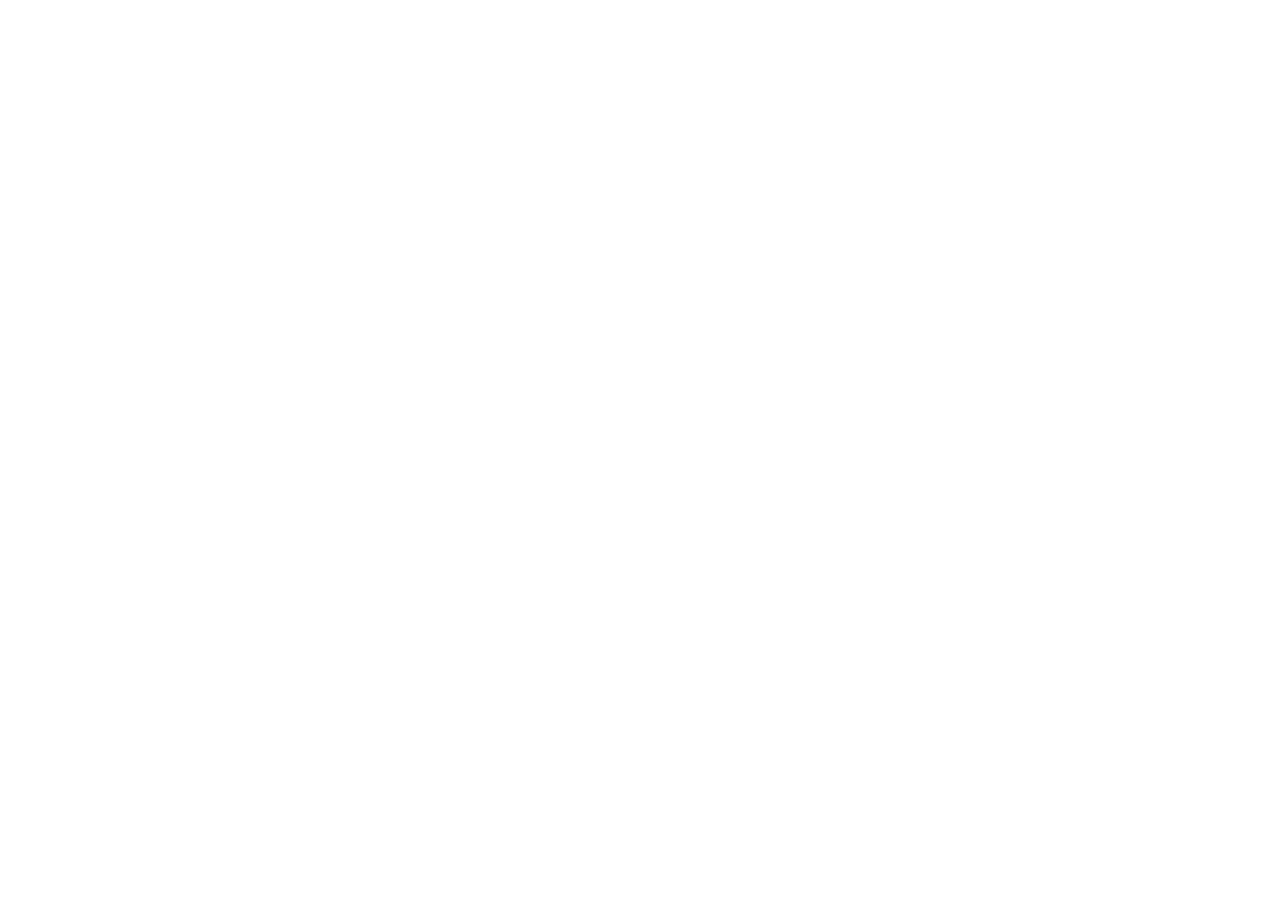
==== project/index.html @ 9b223ef7 "project started" ====
<html lang="en">
  <head>
    <meta charset="UTF-8" />
    <meta http-equiv="X-UA-Compatible" content="IE=edge" />
    <meta name="viewport" content="width=device-width, initial-scale=1.0" />
    <title>Cafe Loyalty</title>
  </head>
  <body></body>
</html>
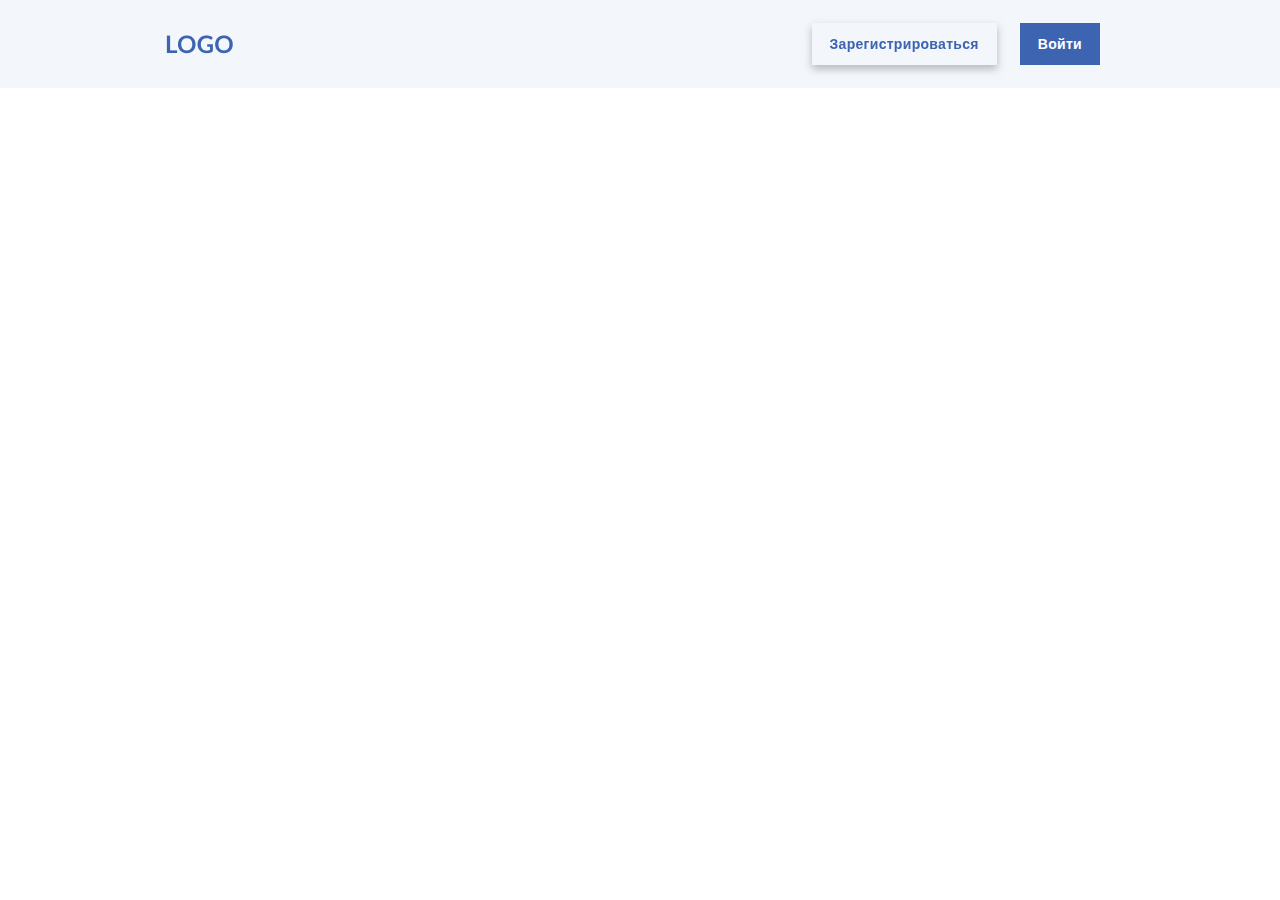
==== commit f01a7e38: "nav ready" ====
--- a/project/index.html
+++ b/project/index.html
@@ -3,7 +3,28 @@
     <meta charset="UTF-8" />
     <meta http-equiv="X-UA-Compatible" content="IE=edge" />
     <meta name="viewport" content="width=device-width, initial-scale=1.0" />
+    <link rel="preconnect" href="https://fonts.googleapis.com" />
+    <link rel="preconnect" href="https://fonts.gstatic.com" crossorigin />
+    <link
+      href="https://fonts.googleapis.com/css2?family=Rubik:wght@400;500;600;700&display=swap"
+      rel="stylesheet"
+    />
+    <link rel="stylesheet" href="style.css" />
     <title>Cafe Loyalty</title>
   </head>
-  <body></body>
+  <body>
+    <div class="wrapper">
+      <header class="header">
+        <nav class="nav">
+          <div class="nav__logo">
+            <img src="images/logo.png" alt="logo" class="nav__logo-img" />
+          </div>
+          <div class="nav__buttons">
+            <button class="btn__nav btn__nav--reg">Зарегистрироваться</button>
+            <button class="btn__nav btn__nav--login">Войти</button>
+          </div>
+        </nav>
+      </header>
+    </div>
+  </body>
 </html>
--- a/project/style.css
+++ b/project/style.css
@@ -0,0 +1,54 @@
+html {
+  font-size: 62.5%; /*1rem = 10px*/
+  font-family: "Rubik", sans-serif;
+}
+
+body {
+  margin: 0;
+  padding: 0;
+  margin-top: 0;
+  box-sizing: border-box;
+}
+
+.wrapper {
+  max-width: 144rem;
+  margin: 0 auto;
+}
+
+nav {
+  display: flex;
+  justify-content: space-between;
+  background-color: #f3f6fa;
+}
+
+.nav__logo {
+  margin-left: 16.5rem;
+  margin-top: 2.8rem;
+}
+
+.nav__buttons {
+  margin-right: 18rem;
+  margin-top: 2.3rem;
+  margin-bottom: 2.3rem;
+}
+
+/* BUTTONS */
+
+.btn__nav {
+  background-color: #3c64b1;
+  padding: 1.2rem 1.8rem;
+  color: #fff;
+  border: none;
+  font-size: 1.4rem;
+  line-height: 1.8rem;
+  font-weight: 600;
+  font-style: normal;
+  letter-spacing: 0.03rem;
+}
+
+.btn__nav--reg {
+  background-color: #f3f6fa;
+  color: #3c64b1;
+  margin-right: 2.1rem;
+  filter: drop-shadow(0px 4px 4px rgba(0, 0, 0, 0.25));
+}
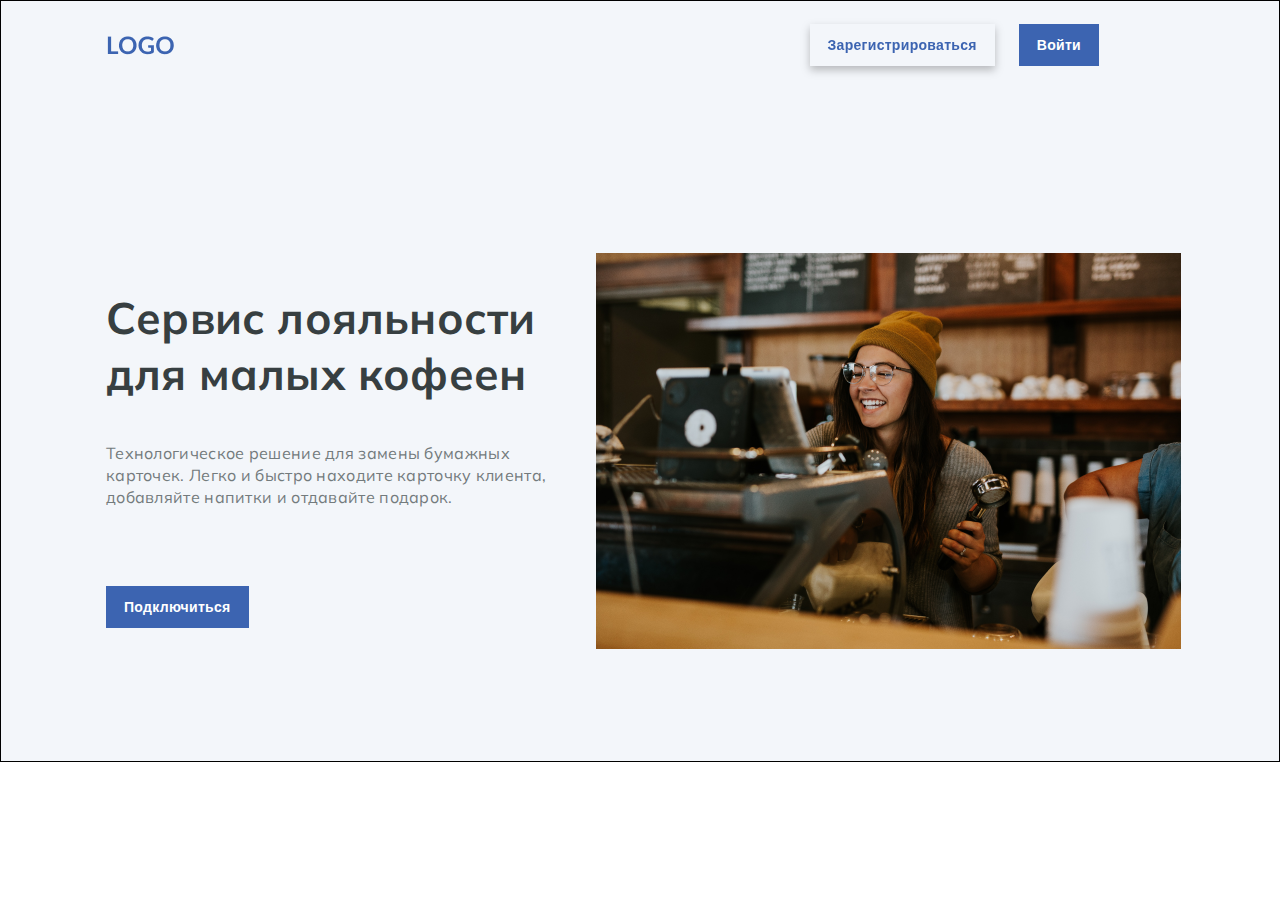
==== commit 68f5188d: "section first finished" ====
--- a/project/index.html
+++ b/project/index.html
@@ -6,7 +6,7 @@
     <link rel="preconnect" href="https://fonts.googleapis.com" />
     <link rel="preconnect" href="https://fonts.gstatic.com" crossorigin />
     <link
-      href="https://fonts.googleapis.com/css2?family=Rubik:wght@400;500;600;700&display=swap"
+      href="https://fonts.googleapis.com/css2?family=Inter:wght@400;500;700&family=Lato:wght@400;700&family=Mulish:wght@400;500;700&family=Trispace&display=swap"
       rel="stylesheet"
     />
     <link rel="stylesheet" href="style.css" />
@@ -20,11 +20,31 @@
             <img src="images/logo.png" alt="logo" class="nav__logo-img" />
           </div>
           <div class="nav__buttons">
-            <button class="btn__nav btn__nav--reg">Зарегистрироваться</button>
-            <button class="btn__nav btn__nav--login">Войти</button>
+            <button class="btn btn--reg">Зарегистрироваться</button>
+            <button class="btn btn--login">Войти</button>
           </div>
         </nav>
       </header>
+
+      <main class="main">
+        <section class="section-first">
+          <div class="section-first__box-left">
+            <h2 class="section-first__heading">
+              Сервис лояльности для малых кофеен
+            </h2>
+            <p class="section-first__text">
+              Технологическое решение для замены бумажных карточек. Легко и
+              быстро находите карточку клиента, добавляйте напитки и отдавайте
+              подарок.
+            </p>
+            <button class="btn btn--login">Подключиться</button>
+          </div>
+          <div class="section-first__box-right">
+            <img src="images/section-1.png" alt="" class="section-first__img" />
+          </div>
+        </section>
+      </main>
     </div>
+    <!-- wrapper -->
   </body>
 </html>
--- a/project/style.css
+++ b/project/style.css
@@ -1,6 +1,6 @@
 html {
   font-size: 62.5%; /*1rem = 10px*/
-  font-family: "Rubik", sans-serif;
+  font-family: "Mulish", sans-serif;
 }
 
 body {
@@ -13,6 +13,7 @@
 .wrapper {
   max-width: 144rem;
   margin: 0 auto;
+  border: 1px solid black;
 }
 
 nav {
@@ -32,9 +33,49 @@
   margin-bottom: 2.3rem;
 }
 
-/* BUTTONS */
+/* SECTIONS ============================= */
 
-.btn__nav {
+.section-first {
+  display: flex;
+  background-color: #f3f6fa;
+  padding-top: 16.4rem;
+}
+
+.section-first__box-left {
+  min-width: 44.5rem;
+  margin-left: 16.5rem;
+}
+
+.section-first__heading {
+  font-weight: 700;
+  font-size: 4.4rem;
+  line-height: 5.6rem;
+  letter-spacing: 0.2px;
+  color: #373f41;
+}
+
+.section-first__text {
+  margin-top: 4rem;
+  font-weight: 400;
+  font-size: 16px;
+  line-height: 22px;
+  letter-spacing: 0.3px;
+  color: #737b7d;
+  margin-bottom: 7.8rem;
+}
+
+.section-first__box-right {
+  margin-right: 15rem;
+  margin-left: 9.5rem;
+}
+
+.section-first__img {
+  margin-bottom: 11.2rem;
+}
+
+/* BUTTONS ================================*/
+
+.btn {
   background-color: #3c64b1;
   padding: 1.2rem 1.8rem;
   color: #fff;
@@ -46,9 +87,25 @@
   letter-spacing: 0.03rem;
 }
 
-.btn__nav--reg {
+.btn--reg {
   background-color: #f3f6fa;
   color: #3c64b1;
   margin-right: 2.1rem;
   filter: drop-shadow(0px 4px 4px rgba(0, 0, 0, 0.25));
 }
+
+/* MEDIA ============================================================ */
+
+@media (max-width: 1300px) {
+  .nav__logo {
+    margin-left: 10.5rem;
+  }
+
+  .section-first__box-left {
+    margin-left: 10.5rem;
+  }
+
+  .section-first__box-right {
+    margin-left: 4.5rem;
+  }
+}
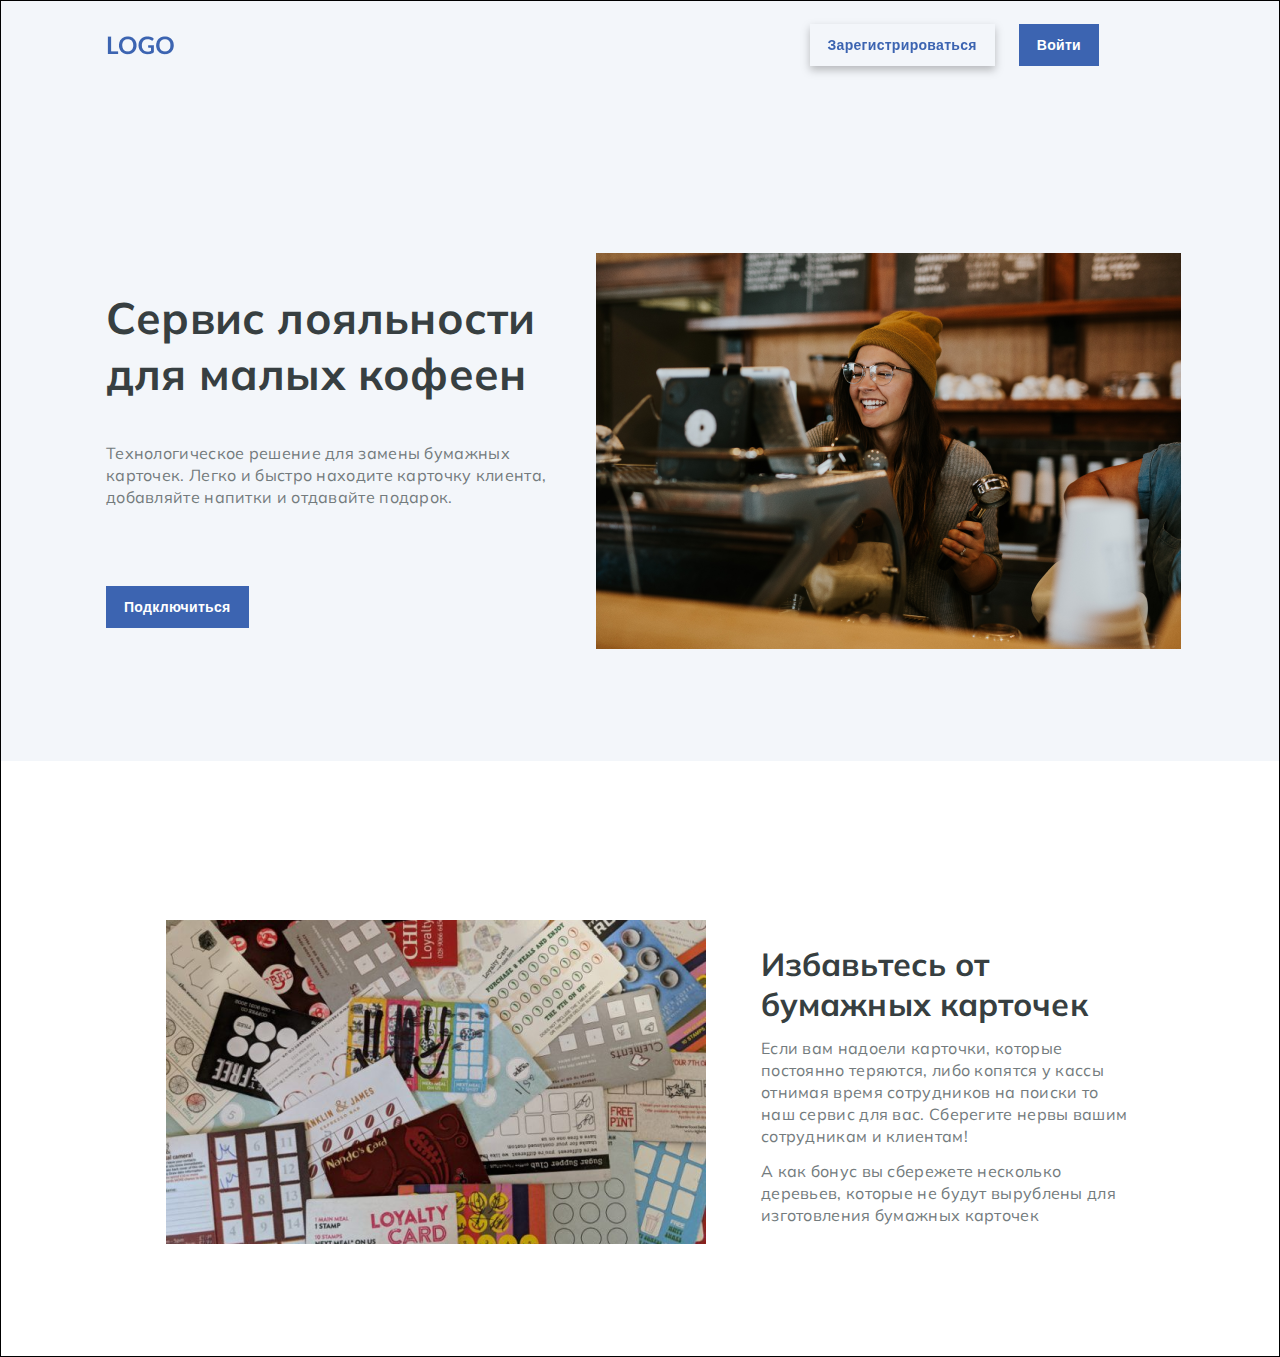
==== commit f773de4c: "section second finished" ====
--- a/project/index.html
+++ b/project/index.html
@@ -43,6 +43,26 @@
             <img src="images/section-1.png" alt="" class="section-first__img" />
           </div>
         </section>
+
+        <section class="section-second">
+          <div class="section-second__box-left">
+            <img src="images/section-2.png" alt="" class="section-first__img" />
+          </div>
+          <div class="section-second__box-right">
+            <h3 class="section-second__heading">
+              Избавьтесь от бумажных карточек
+            </h3>
+            <p class="section-first__text">
+              Если вам надоели карточки, которые постоянно теряются, либо
+              копятся у кассы отнимая время сотрудников на поиски то наш сервис
+              для вас. Сберегите нервы вашим сотрудникам и клиентам!
+            </p>
+            <p class="section-first__text">
+              А как бонус вы сбережете несколько деревьев, которые не будут
+              вырублены для изготовления бумажных карточек
+            </p>
+          </div>
+        </section>
       </main>
     </div>
     <!-- wrapper -->
--- a/project/style.css
+++ b/project/style.css
@@ -73,6 +73,35 @@
   margin-bottom: 11.2rem;
 }
 
+.section-second {
+  display: flex;
+}
+
+.section-second__box-left {
+  margin-left: 16.5rem;
+  margin-top: 15.9rem;
+}
+
+.section-second__box-right {
+  margin-right: 15rem;
+  margin-left: 5.5rem;
+  margin-top: 18.3rem;
+}
+
+.section-second__heading {
+  margin: 0;
+  font-weight: 700;
+  font-size: 3.2rem;
+  line-height: 4rem;
+  letter-spacing: 0.1px;
+  color: #373f41;
+}
+
+.section-second__box-right p {
+  margin-top: 1.3rem;
+  margin-bottom: 0;
+}
+
 /* BUTTONS ================================*/
 
 .btn {
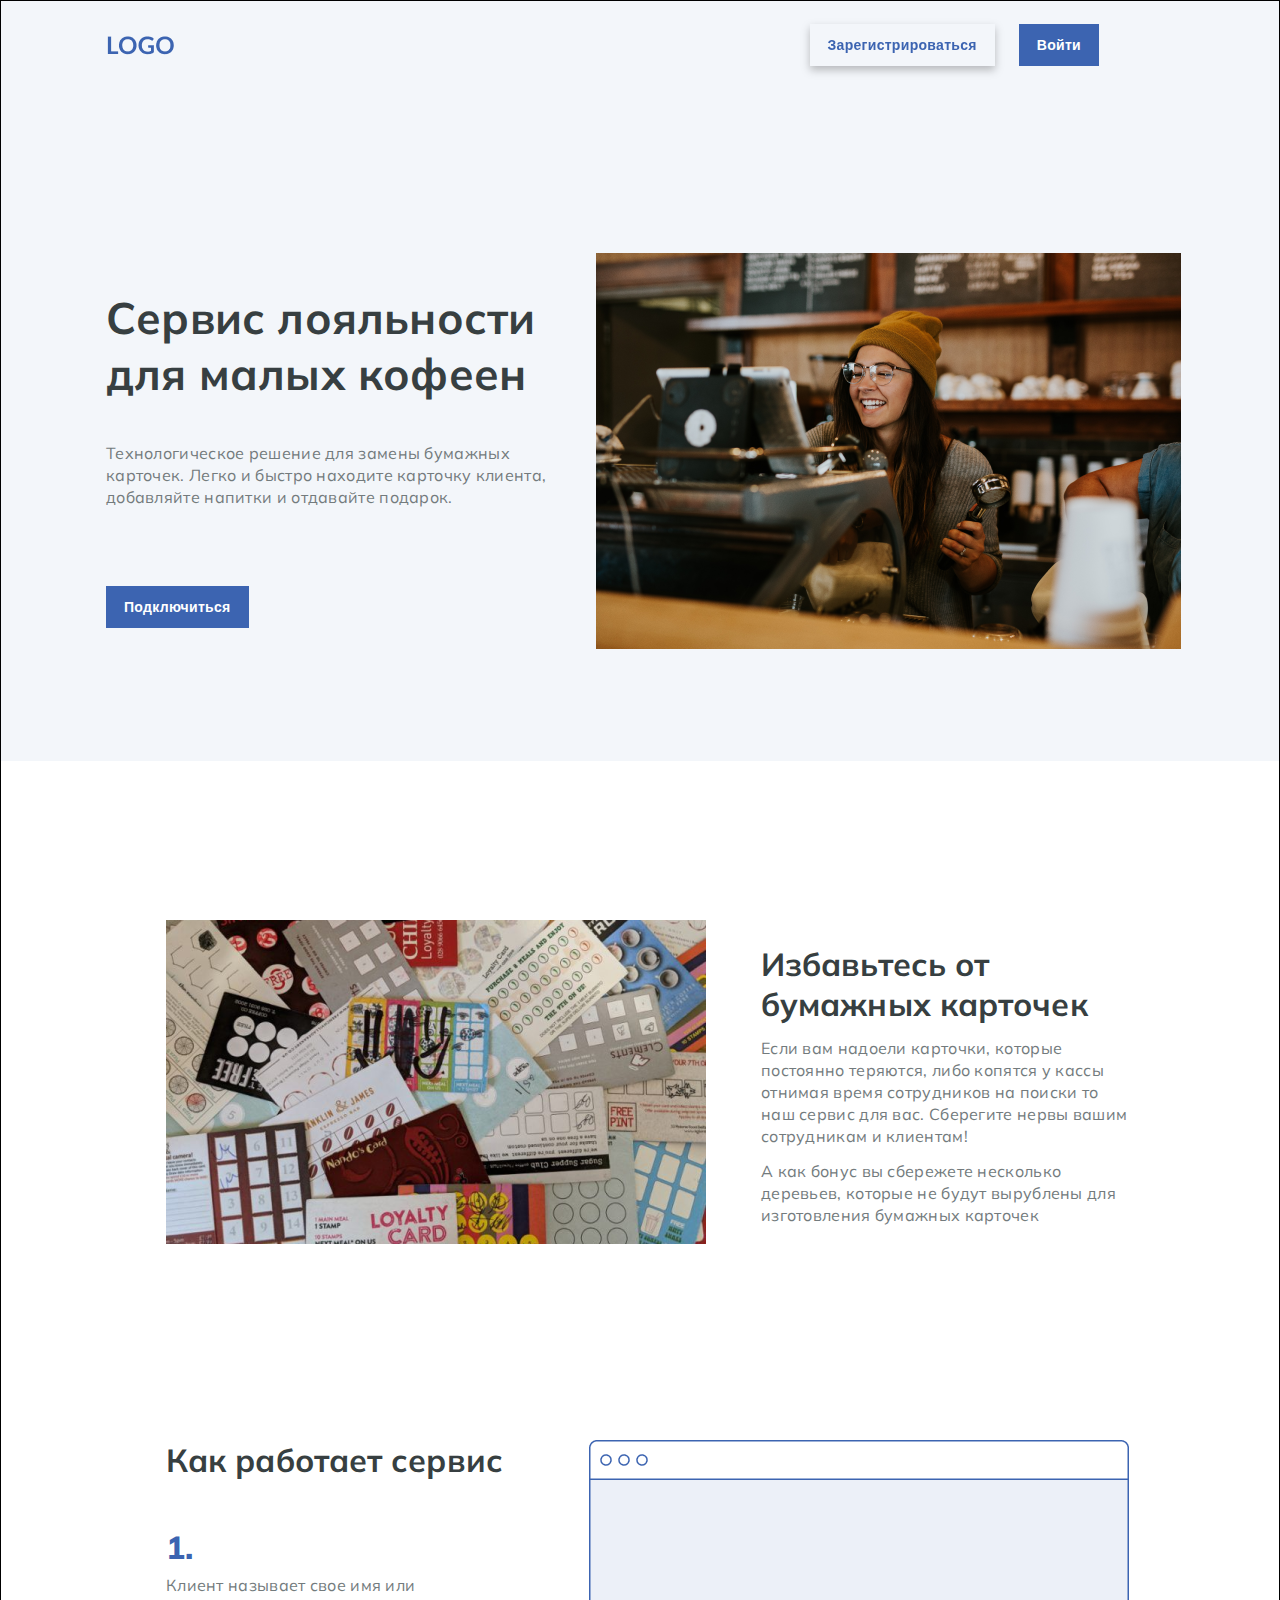
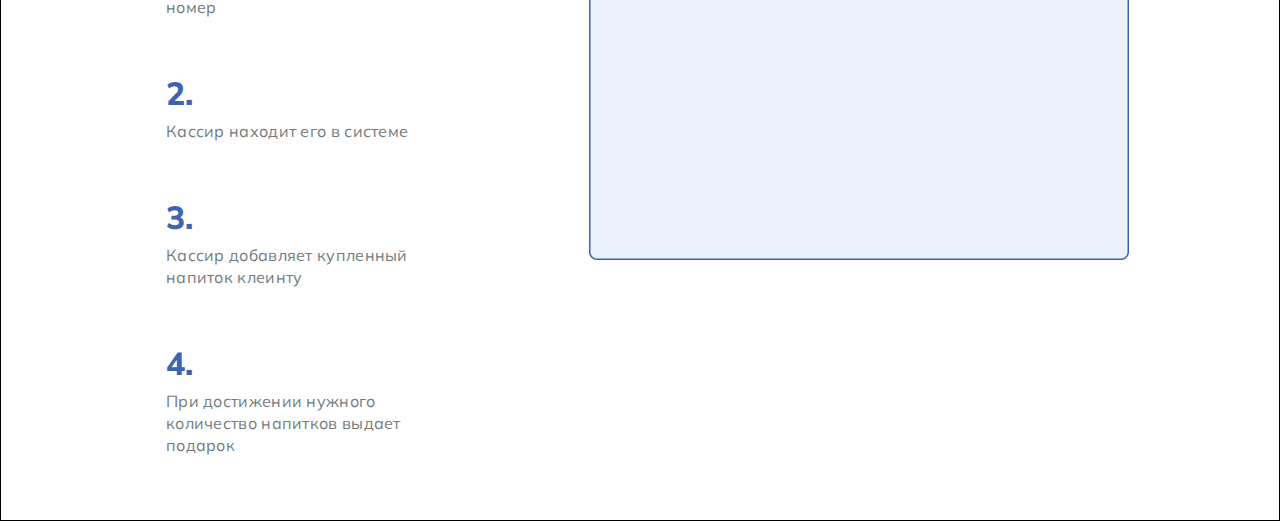
==== commit f64d5953: "section third finished" ====
--- a/project/index.html
+++ b/project/index.html
@@ -63,6 +63,47 @@
             </p>
           </div>
         </section>
+
+        <section class="section-third">
+          <div class="section-third__box-left">
+            <h3 class="section-second__heading">Как работает сервис</h3>
+            <div class="section-third__advantages">
+              <div class="section-third__mini-block">
+                <div class="section-third__num">1.</div>
+                <p class="section-third__text">
+                  Клиент называет свое имя или номер
+                </p>
+              </div>
+
+              <div class="section-third__mini-block">
+                <div class="section-third__num">2.</div>
+                <p class="section-third__text">Кассир находит его в системе</p>
+              </div>
+
+              <div class="section-third__mini-block">
+                <div class="section-third__num">3.</div>
+                <p class="section-third__text">
+                  Кассир добавляет купленный напиток клеинту
+                </p>
+              </div>
+
+              <div class="section-third__mini-block">
+                <div class="section-third__num">4.</div>
+                <p class="section-third__text">
+                  При достижении нужного количество напитков выдает подарок
+                </p>
+              </div>
+            </div>
+          </div>
+          <!-- third box-left -->
+          <div class="section-third__box-right">
+            <img
+              src="images/desktop.png"
+              alt="desktop"
+              class="section-third__img"
+            />
+          </div>
+        </section>
       </main>
     </div>
     <!-- wrapper -->
--- a/project/style.css
+++ b/project/style.css
@@ -102,6 +102,54 @@
   margin-bottom: 0;
 }
 
+.section-third {
+  margin-left: 16.5rem;
+  display: flex;
+}
+
+.section-third__box-left {
+  margin-top: 8.4rem;
+  margin-right: 3rem;
+  width: 54rem;
+}
+
+.section-third__advantages {
+  display: flex;
+  flex-wrap: wrap;
+  margin-top: 5.6rem;
+}
+
+.section-third__num {
+  font-weight: 800;
+  font-size: 3.2rem;
+  line-height: 2.2rem;
+  letter-spacing: 0.3px;
+  color: #3c64b1;
+  margin-bottom: 1.6rem;
+}
+
+.section-third__mini-block {
+  width: 25.5rem;
+  margin-bottom: 4.8rem;
+}
+
+.section-third__mini-block:nth-child(odd) {
+  margin-right: 3rem;
+}
+
+.section-third__text {
+  font-weight: 400;
+  font-size: 1.6rem;
+  line-height: 2.2rem;
+  letter-spacing: 0.3px;
+  color: #737b7d;
+}
+
+.section-third__box-right {
+  margin-top: 8.4rem;
+  margin-right: 15rem;
+}
+
 /* BUTTONS ================================*/
 
 .btn {
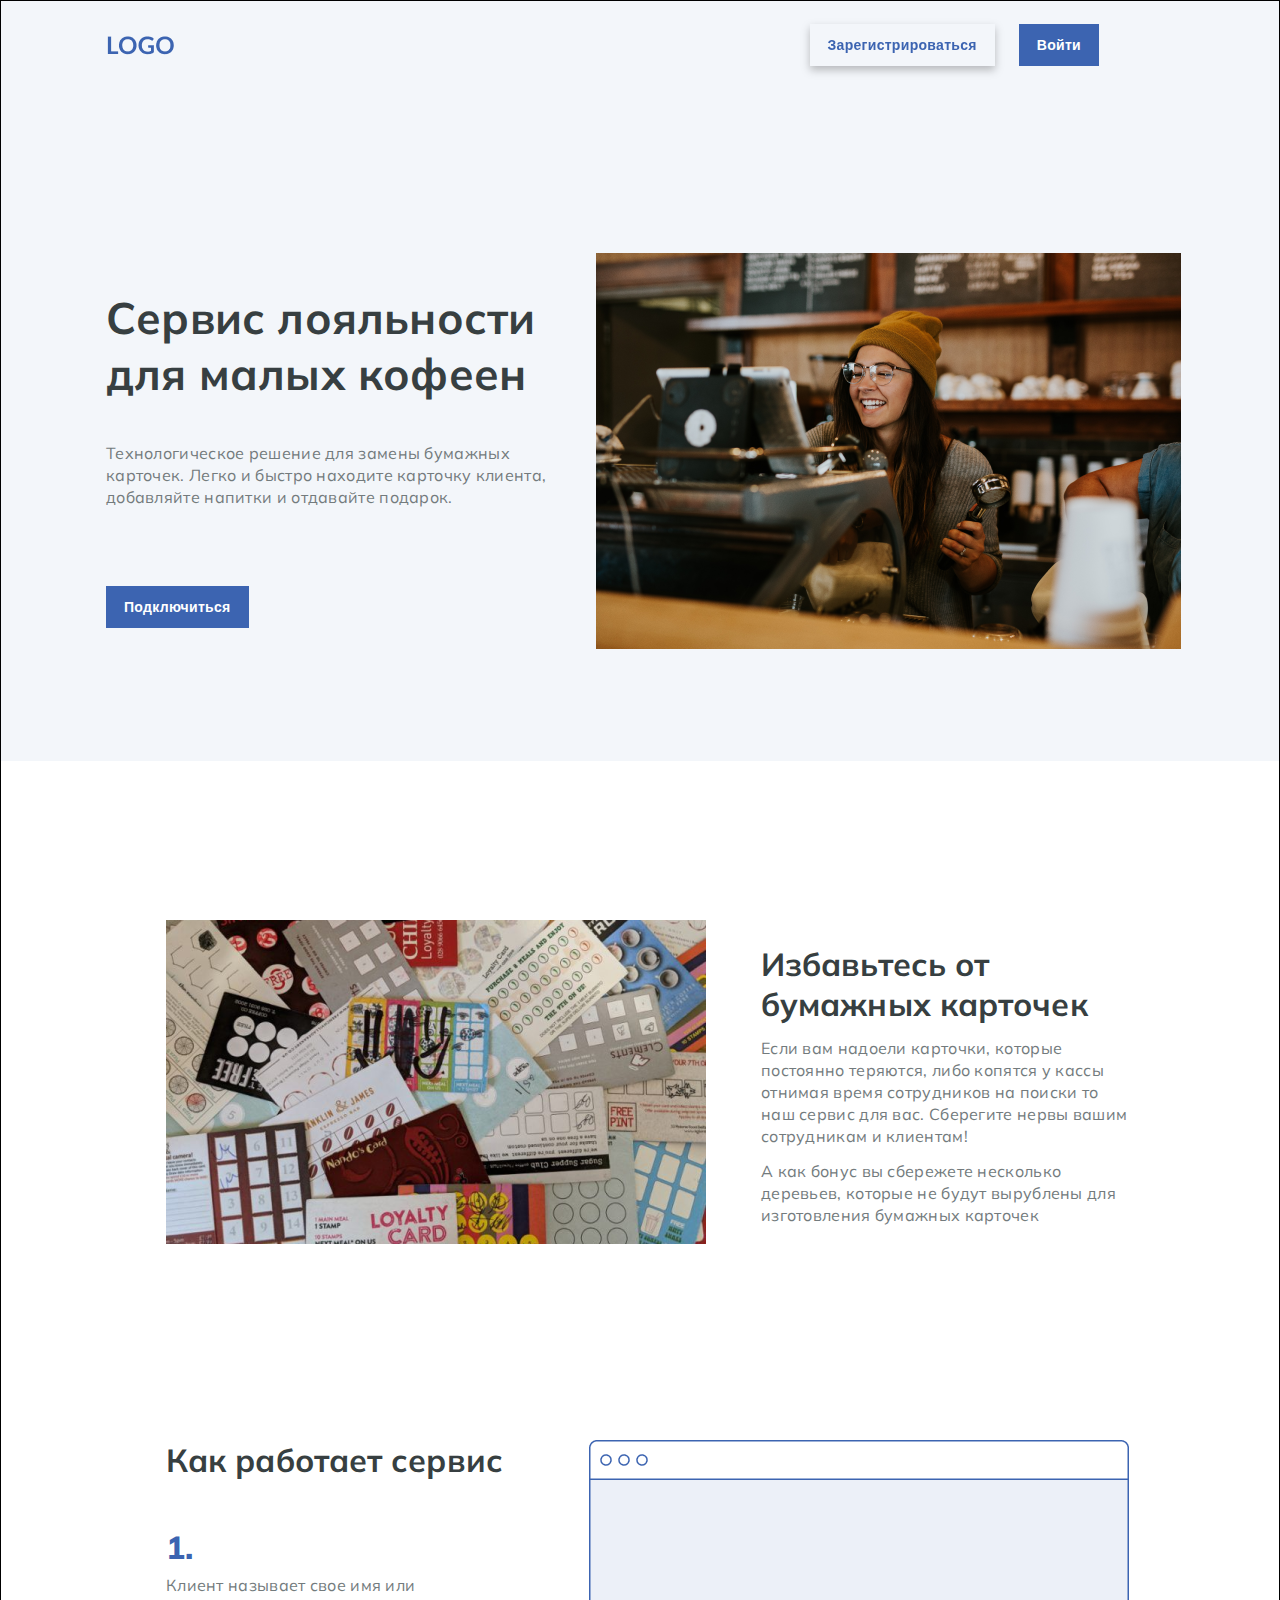
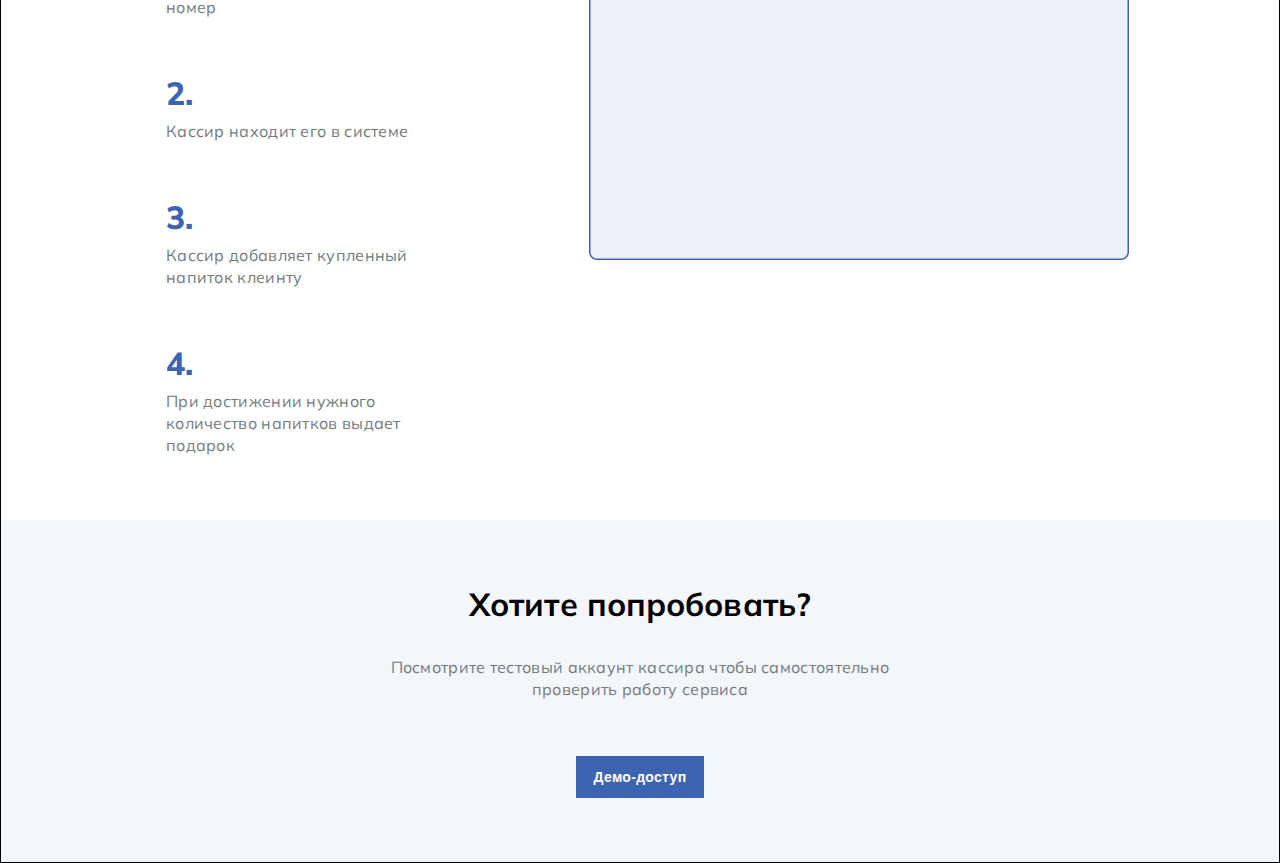
==== commit 60166721: "section four  finished" ====
--- a/project/index.html
+++ b/project/index.html
@@ -104,6 +104,15 @@
             />
           </div>
         </section>
+
+        <section class="section-four">
+          <div class="section-four__heading">Хотите попробовать?</div>
+          <p class="section-four__text">
+            Посмотрите тестовый аккаунт кассира чтобы самостоятельно проверить
+            работу сервиса
+          </p>
+          <button class="btn btn--login">Демо-доступ</button>
+        </section>
       </main>
     </div>
     <!-- wrapper -->
--- a/project/style.css
+++ b/project/style.css
@@ -148,11 +148,44 @@
 .section-third__box-right {
   margin-top: 8.4rem;
   margin-right: 15rem;
+  margin-bottom: 9.6rem;
+}
+
+.section-four {
+  background-color: #f3f6fa;
+  display: flex;
+  flex-direction: column;
+  align-items: center;
+}
+
+.section-four__heading {
+  padding-top: 6.4rem;
+  font-weight: 700;
+  font-size: 3.2rem;
+  line-height: 4rem;
+  letter-spacing: 0.1px;
+}
+
+.section-four__text {
+  margin-top: 3.2rem;
+  font-weight: 400;
+  font-size: 1.6rem;
+  line-height: 2.2rem;
+  letter-spacing: 0.3px;
+  color: #737b7d;
+  text-align: center;
+  width: 54rem;
+  margin-bottom: 5.6rem;
+}
+
+.section-four button {
+  margin-bottom: 6.4rem;
 }
 
 /* BUTTONS ================================*/
 
 .btn {
+  cursor: pointer;
   background-color: #3c64b1;
   padding: 1.2rem 1.8rem;
   color: #fff;
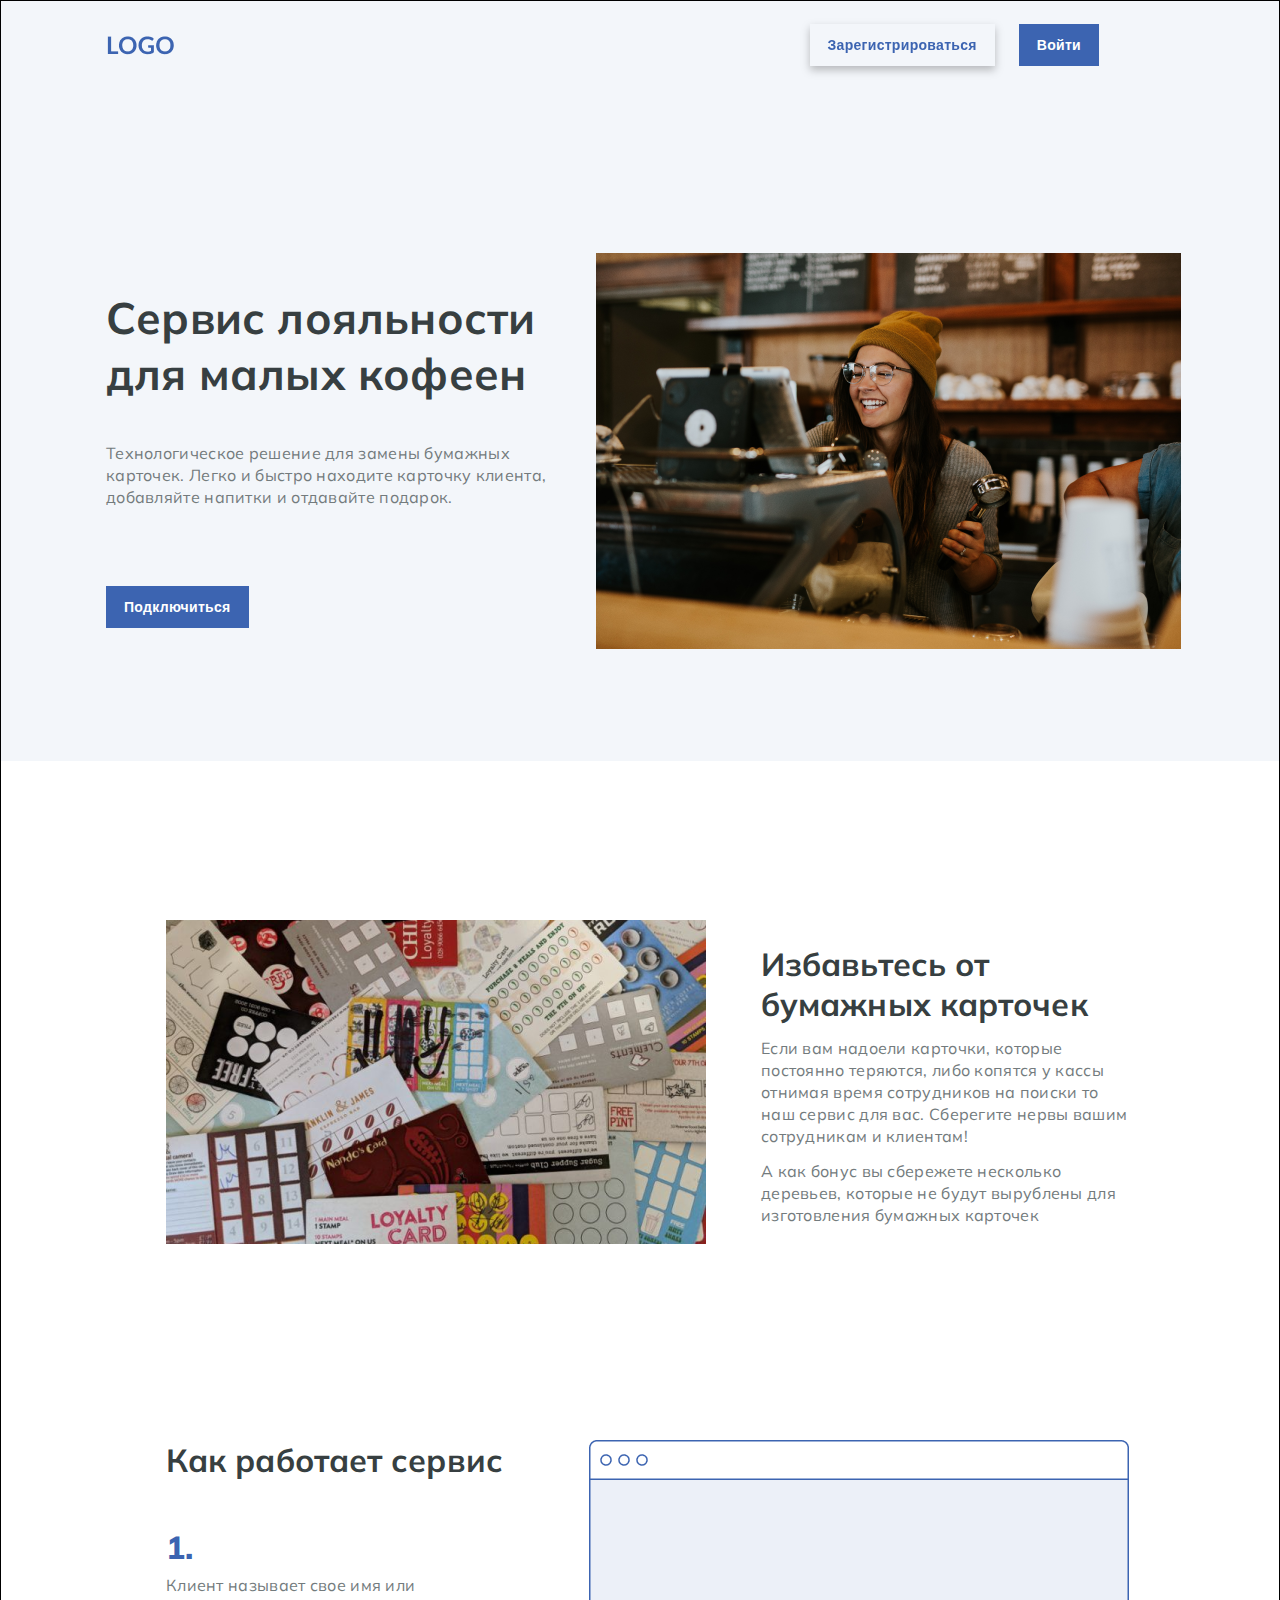
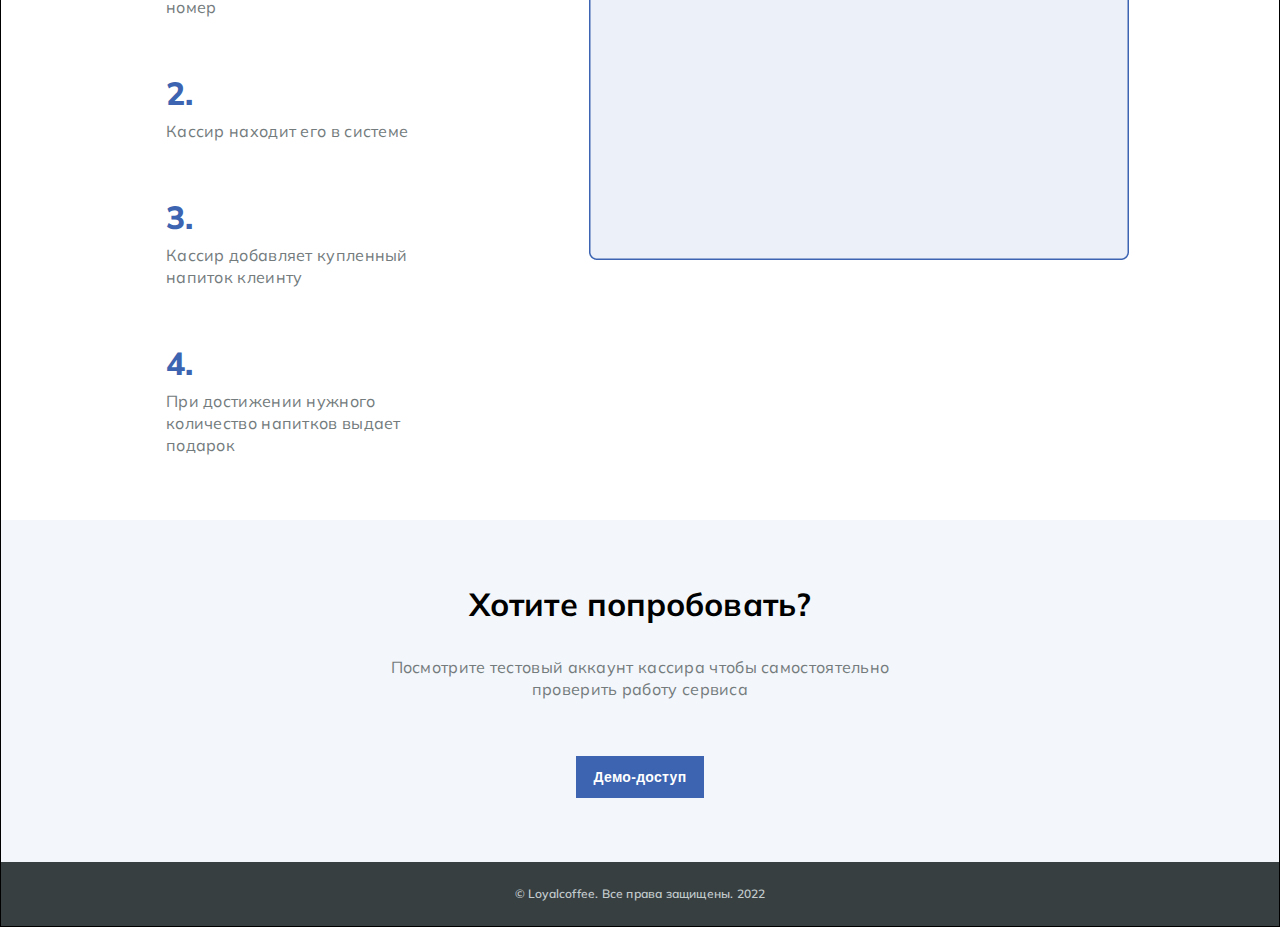
==== commit fc7b5394: "footer  finished" ====
--- a/project/index.html
+++ b/project/index.html
@@ -114,6 +114,10 @@
           <button class="btn btn--login">Демо-доступ</button>
         </section>
       </main>
+
+      <footer class="footer">
+        <p class="footer__text">© Loyalcoffee. Все права защищены. 2022</p>
+      </footer>
     </div>
     <!-- wrapper -->
   </body>
--- a/project/style.css
+++ b/project/style.css
@@ -180,6 +180,24 @@
 
 .section-four button {
   margin-bottom: 6.4rem;
+}
+
+.footer {
+  height: 6.4rem;
+  background-color: #373f41;
+  color: #c3cbcd;
+
+  display: flex;
+  align-items: center;
+  justify-content: center;
+}
+
+.footer p {
+  margin: 0;
+  font-weight: 600;
+  font-size: 1.2rem;
+  line-height: 1.6rem;
+  letter-spacing: 0.2px;
 }
 
 /* BUTTONS ================================*/
